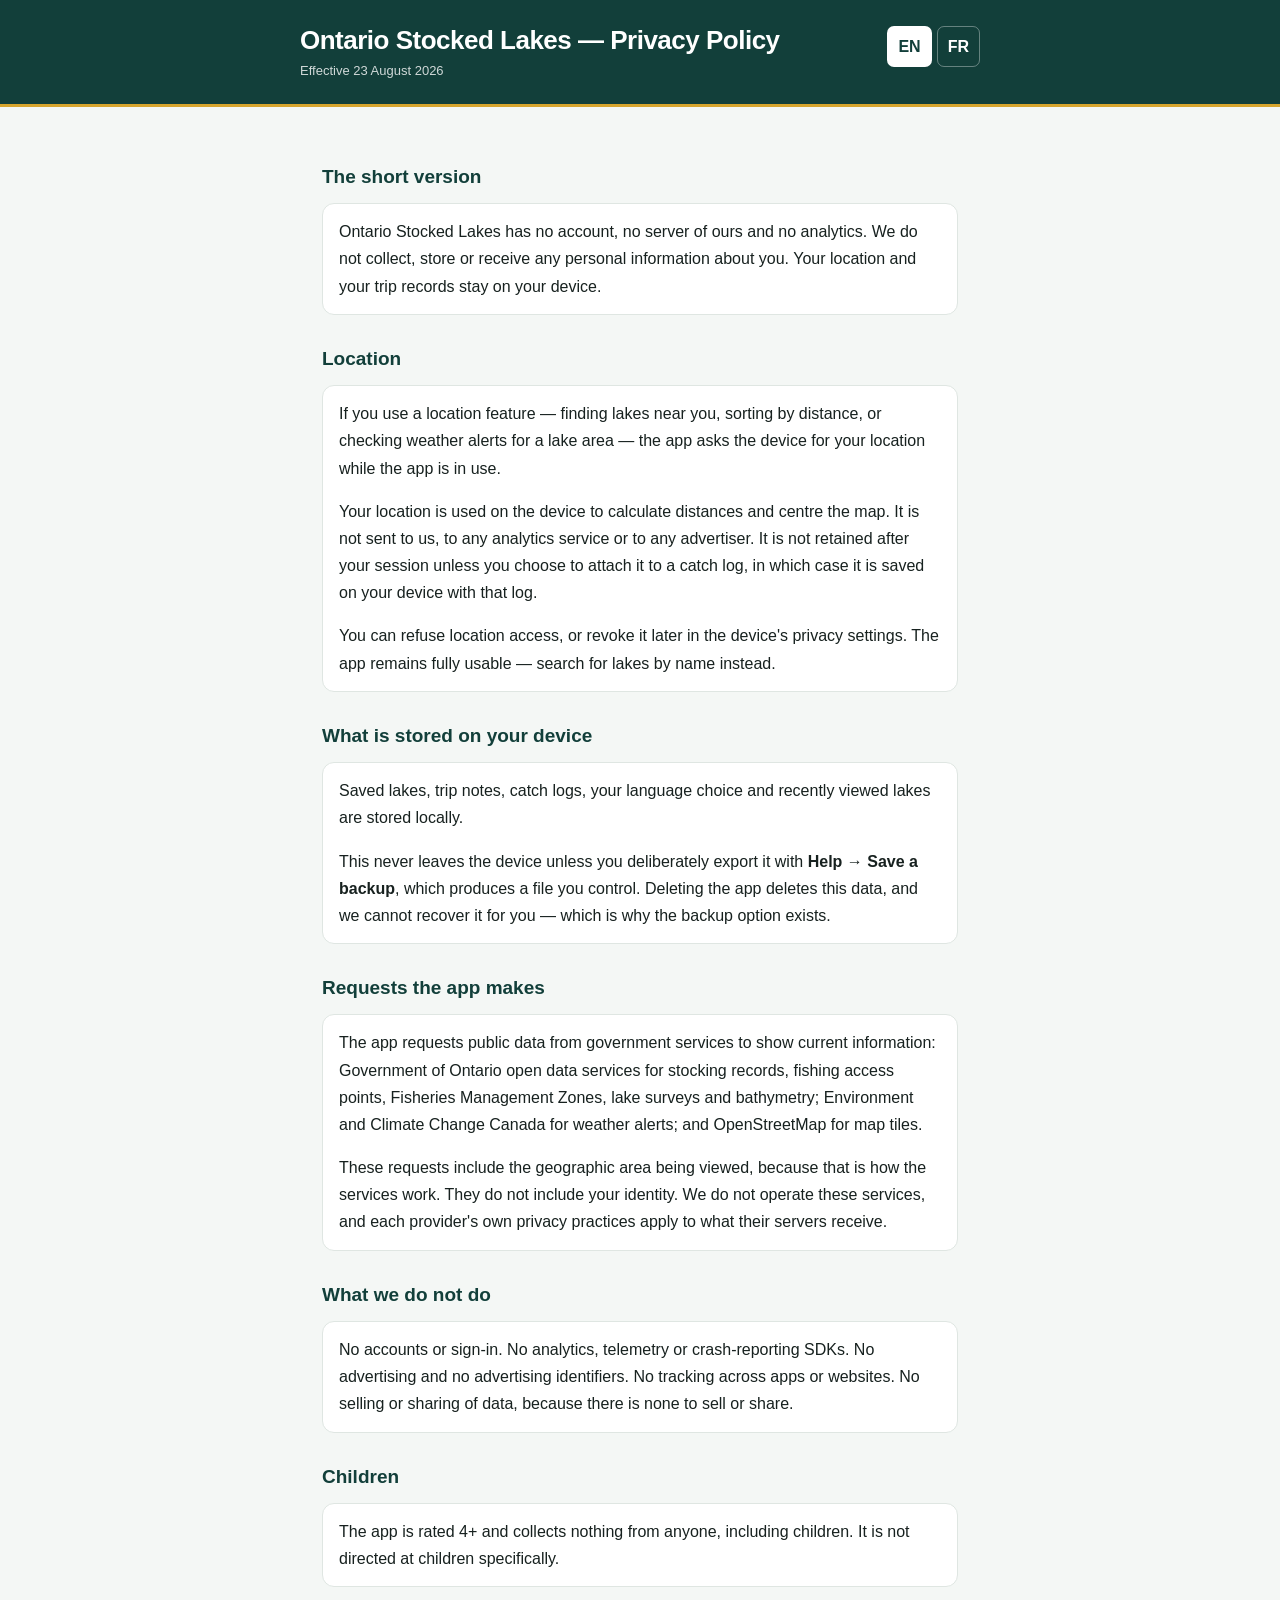
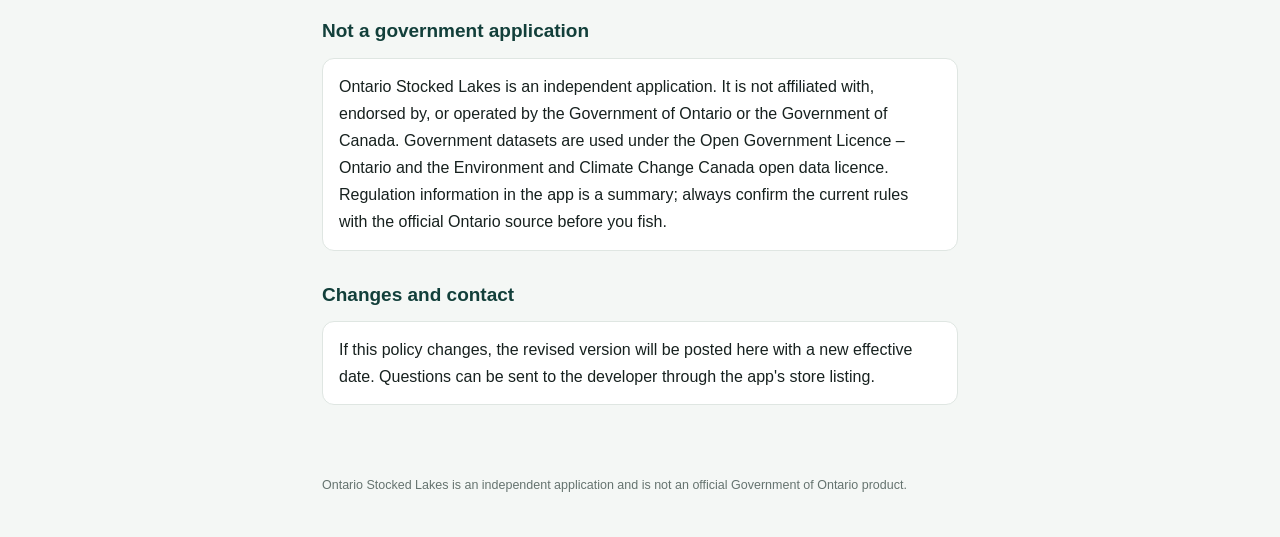
==== privacy.html @ ba78906f "Add files via upload" ====
<!DOCTYPE html>
<html lang="en">
<head>
<meta charset="utf-8">
<meta name="viewport" content="width=device-width, initial-scale=1">
<title>Privacy Policy — Ontario Stocked Lakes</title>
<meta name="description" content="Privacy policy for Ontario Stocked Lakes. No account, no analytics, no advertising; location is used on the device and trips are stored on the device.">
<link rel="apple-touch-icon" href="icons/apple-touch-icon.png">
<style>
  :root{--green:#123f3a;--green2:#1e5b53;--bg:#f4f7f5;--card:#fff;--gold:#d7a52d;--ink:#17211f;--muted:#65736f;--line:#dfe6e2}
  *{box-sizing:border-box}
  body{margin:0;background:var(--bg);color:var(--ink);font-family:-apple-system,BlinkMacSystemFont,"Segoe UI",sans-serif;line-height:1.7;font-size:16px}
  header{background:var(--green);color:#fff;padding:calc(26px + env(safe-area-inset-top)) 22px 22px;border-bottom:3px solid var(--gold)}
  header .inner,main,footer{max-width:680px;margin:0 auto}
  .top{display:flex;align-items:flex-start;justify-content:space-between;gap:16px}
  h1{font-size:26px;margin:0 0 4px;line-height:1.15;letter-spacing:-.5px}
  header p{margin:0;font-size:13px;opacity:.8}
  .lang{display:flex;gap:5px;flex:0 0 auto}
  .lang button{border:1px solid rgba(255,255,255,.35);border-radius:7px;background:transparent;color:#fff;padding:6px 10px;font-weight:700;cursor:pointer;font:inherit;font-weight:700}
  .lang button[aria-pressed="true"]{background:#fff;color:var(--green)}
  main{padding:26px 22px 60px}
  h2{font-size:19px;color:var(--green);margin:28px 0 8px}
  .card{background:var(--card);border:1px solid var(--line);border-radius:12px;padding:14px 16px;margin:10px 0}
  .card p:first-child{margin-top:0}.card p:last-child{margin-bottom:0}
  footer{padding:0 22px 40px;font-size:12.5px;color:var(--muted)}
  a{color:var(--green)}
  [hidden]{display:none!important}
  :focus-visible{outline:3px solid var(--gold);outline-offset:2px}
</style>
</head>
<body>
<header><div class="inner"><div class="top">
  <div>
    <h1 id="title-en">Ontario Stocked Lakes — Privacy Policy</h1>
    <h1 id="title-fr" hidden>Ontario Stocked Lakes — Politique de confidentialité</h1>
    <p id="date-en">Effective 23 August 2026</p>
    <p id="date-fr" hidden>En vigueur le 23 août 2026</p>
  </div>
  <div class="lang" role="group" aria-label="Language / Langue">
    <button id="enBtn" type="button">EN</button>
    <button id="frBtn" type="button">FR</button>
  </div>
</div></div></header>

<main>
<section id="en">
  <h2>The short version</h2>
  <div class="card">Ontario Stocked Lakes has no account, no server of ours and no analytics. We do not collect, store or receive any personal information about you. Your location and your trip records stay on your device.</div>

  <h2>Location</h2>
  <div class="card"><p>If you use a location feature — finding lakes near you, sorting by distance, or checking weather alerts for a lake area — the app asks the device for your location while the app is in use.</p><p>Your location is used on the device to calculate distances and centre the map. It is not sent to us, to any analytics service or to any advertiser. It is not retained after your session unless you choose to attach it to a catch log, in which case it is saved on your device with that log.</p><p>You can refuse location access, or revoke it later in the device's privacy settings. The app remains fully usable — search for lakes by name instead.</p></div>

  <h2>What is stored on your device</h2>
  <div class="card"><p>Saved lakes, trip notes, catch logs, your language choice and recently viewed lakes are stored locally.</p><p>This never leaves the device unless you deliberately export it with <b>Help → Save a backup</b>, which produces a file you control. Deleting the app deletes this data, and we cannot recover it for you — which is why the backup option exists.</p></div>

  <h2>Requests the app makes</h2>
  <div class="card"><p>The app requests public data from government services to show current information: Government of Ontario open data services for stocking records, fishing access points, Fisheries Management Zones, lake surveys and bathymetry; Environment and Climate Change Canada for weather alerts; and OpenStreetMap for map tiles.</p><p>These requests include the geographic area being viewed, because that is how the services work. They do not include your identity. We do not operate these services, and each provider's own privacy practices apply to what their servers receive.</p></div>

  <h2>What we do not do</h2>
  <div class="card">No accounts or sign-in. No analytics, telemetry or crash-reporting SDKs. No advertising and no advertising identifiers. No tracking across apps or websites. No selling or sharing of data, because there is none to sell or share.</div>

  <h2>Children</h2>
  <div class="card">The app is rated 4+ and collects nothing from anyone, including children. It is not directed at children specifically.</div>

  <h2>Not a government application</h2>
  <div class="card">Ontario Stocked Lakes is an independent application. It is not affiliated with, endorsed by, or operated by the Government of Ontario or the Government of Canada. Government datasets are used under the Open Government Licence – Ontario and the Environment and Climate Change Canada open data licence. Regulation information in the app is a summary; always confirm the current rules with the official Ontario source before you fish.</div>

  <h2>Changes and contact</h2>
  <div class="card">If this policy changes, the revised version will be posted here with a new effective date. Questions can be sent to the developer through the app's store listing.</div>
</section>

<section id="fr" hidden>
  <h2>En bref</h2>
  <div class="card">Ontario Stocked Lakes n'exige aucun compte, n'utilise aucun serveur nous appartenant et ne contient aucune analytique. Nous ne recueillons, ne conservons ni ne recevons aucun renseignement personnel vous concernant. Votre position et vos sorties demeurent sur votre appareil.</div>

  <h2>Position</h2>
  <div class="card"><p>Si vous utilisez une fonction géolocalisée — trouver des lacs près de vous, trier par distance ou consulter les alertes météo du secteur d'un lac — l'application demande votre position à l'appareil pendant que l'application est utilisée.</p><p>Votre position sert sur l'appareil à calculer les distances et à centrer la carte. Elle n'est transmise ni à nous, ni à un service d'analytique, ni à un annonceur. Elle n'est pas conservée après la session, sauf si vous choisissez de l'associer à une prise, auquel cas elle est enregistrée sur votre appareil avec celle-ci.</p><p>Vous pouvez refuser l'accès à la position ou le révoquer plus tard dans les réglages de confidentialité de l'appareil. L'application demeure pleinement utilisable : recherchez plutôt un lac par son nom.</p></div>

  <h2>Ce qui est conservé sur votre appareil</h2>
  <div class="card"><p>Les lacs enregistrés, les notes de sortie, les prises, votre choix de langue et les lacs consultés récemment sont conservés localement.</p><p>Ces données ne quittent jamais l'appareil, sauf si vous les exportez volontairement au moyen de <b>Aide → Enregistrer une copie</b>, ce qui produit un fichier que vous contrôlez. La suppression de l'application supprime ces données et nous ne pouvons pas les récupérer pour vous — d'où l'existence de la sauvegarde.</p></div>

  <h2>Requêtes effectuées par l'application</h2>
  <div class="card"><p>L'application demande des données publiques à des services gouvernementaux afin d'afficher de l'information à jour : services de données ouvertes du gouvernement de l'Ontario pour les ensemencements, les points d'accès à la pêche, les zones de gestion des pêches, les relevés de lacs et la bathymétrie; Environnement et Changement climatique Canada pour les alertes météo; OpenStreetMap pour les tuiles cartographiques.</p><p>Ces requêtes comprennent le secteur géographique affiché, car c'est ainsi que fonctionnent ces services. Elles ne comprennent pas votre identité. Nous n'exploitons pas ces services, et les pratiques de confidentialité de chaque fournisseur s'appliquent à ce que ses serveurs reçoivent.</p></div>

  <h2>Ce que nous ne faisons pas</h2>
  <div class="card">Aucun compte ni ouverture de session. Aucun SDK d'analytique, de télémétrie ou de rapport de plantage. Aucune publicité ni identifiant publicitaire. Aucun suivi entre applications ou sites Web. Aucune vente ni communication de données, puisqu'il n'y en a aucune à vendre ou à communiquer.</div>

  <h2>Enfants</h2>
  <div class="card">L'application est classée 4+ et ne recueille rien de quiconque, y compris des enfants. Elle ne s'adresse pas spécifiquement aux enfants.</div>

  <h2>Ce n'est pas une application gouvernementale</h2>
  <div class="card">Ontario Stocked Lakes est une application indépendante. Elle n'est ni affiliée au gouvernement de l'Ontario ou du Canada, ni approuvée ou exploitée par ceux-ci. Les jeux de données gouvernementaux sont utilisés en vertu de la Licence du gouvernement ouvert – Ontario et de la licence de données ouvertes d'Environnement et Changement climatique Canada. L'information réglementaire de l'application est un résumé; vérifiez toujours les règles en vigueur auprès de la source officielle de l'Ontario avant de pêcher.</div>

  <h2>Modifications et contact</h2>
  <div class="card">Si la présente politique est modifiée, une version révisée sera publiée ici avec une nouvelle date d'entrée en vigueur. Les questions peuvent être transmises au développeur par l'intermédiaire de la fiche de l'application.</div>
</section>
</main>

<footer id="foot-en">Ontario Stocked Lakes is an independent application and is not an official Government of Ontario product.</footer>
<footer id="foot-fr" hidden>Ontario Stocked Lakes est une application indépendante et n'est pas un produit officiel du gouvernement de l'Ontario.</footer>

<script src="privacy.js"></script>
</body>
</html>
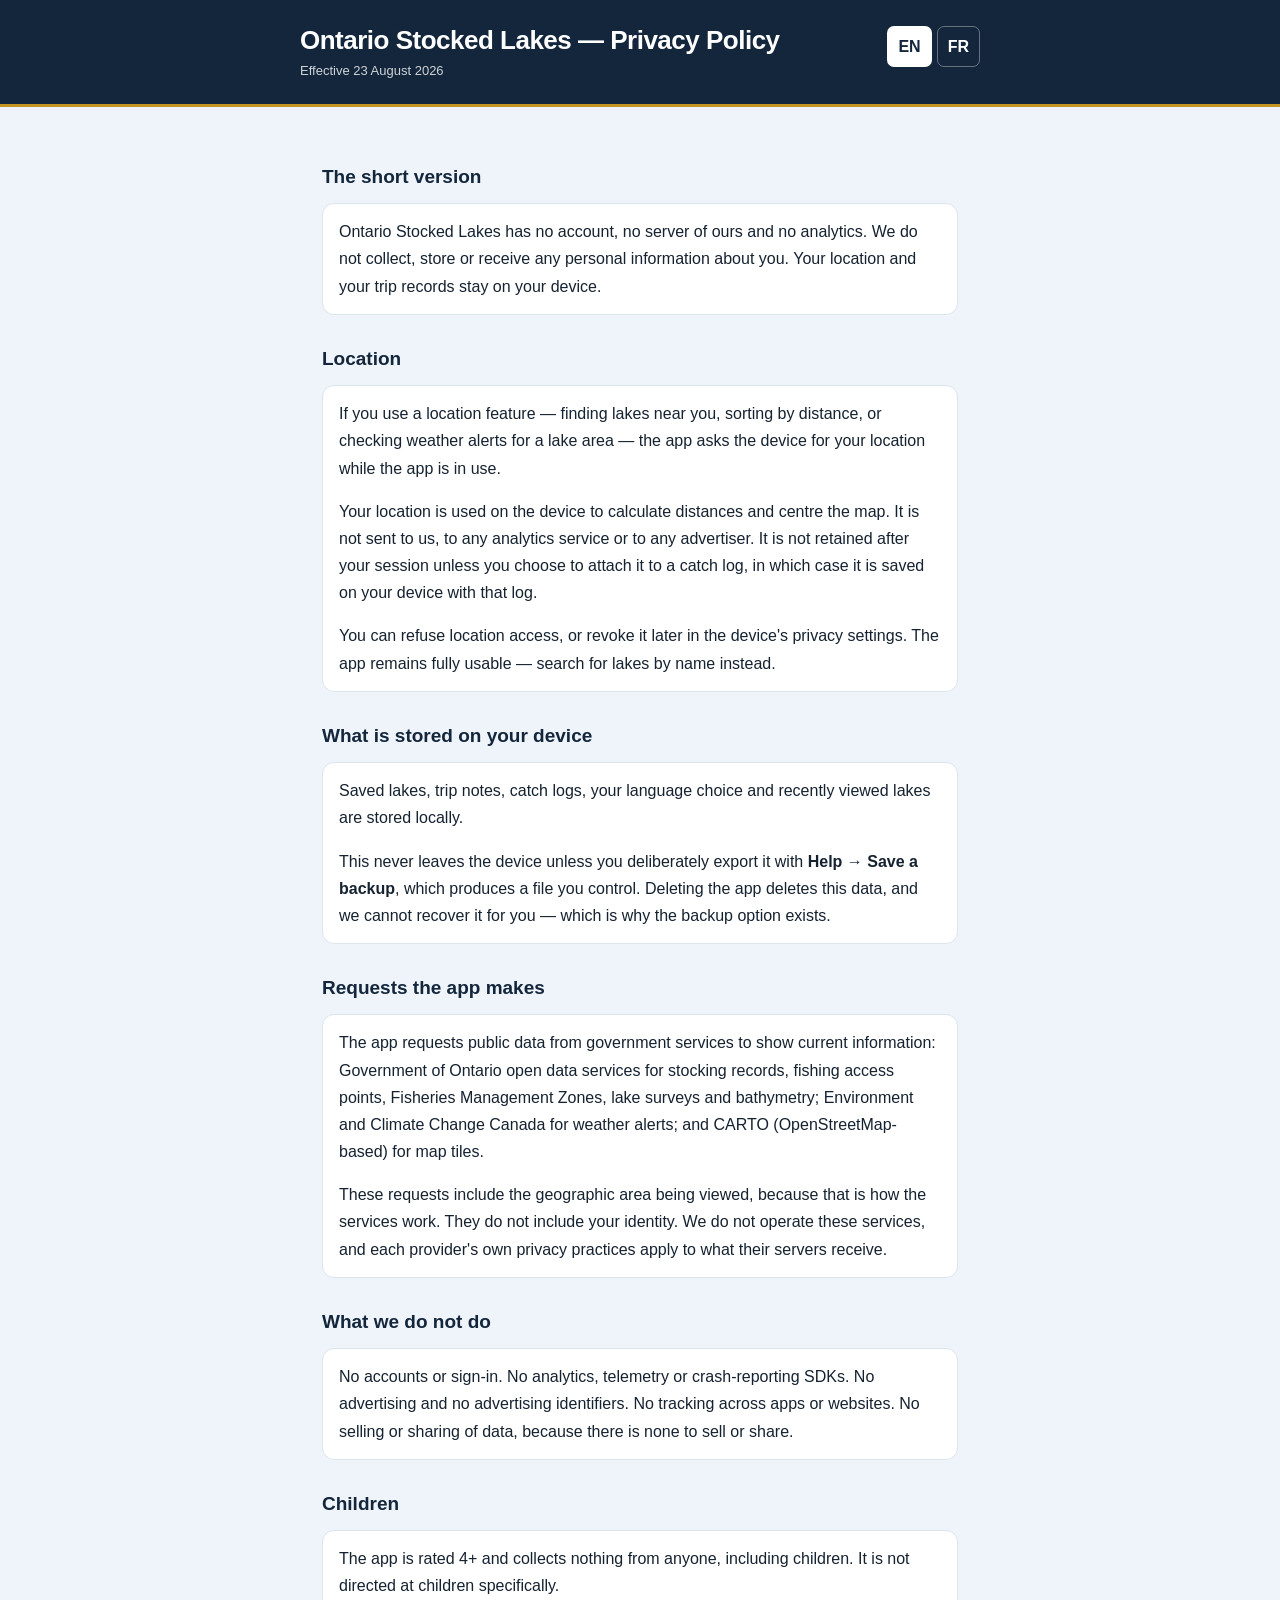
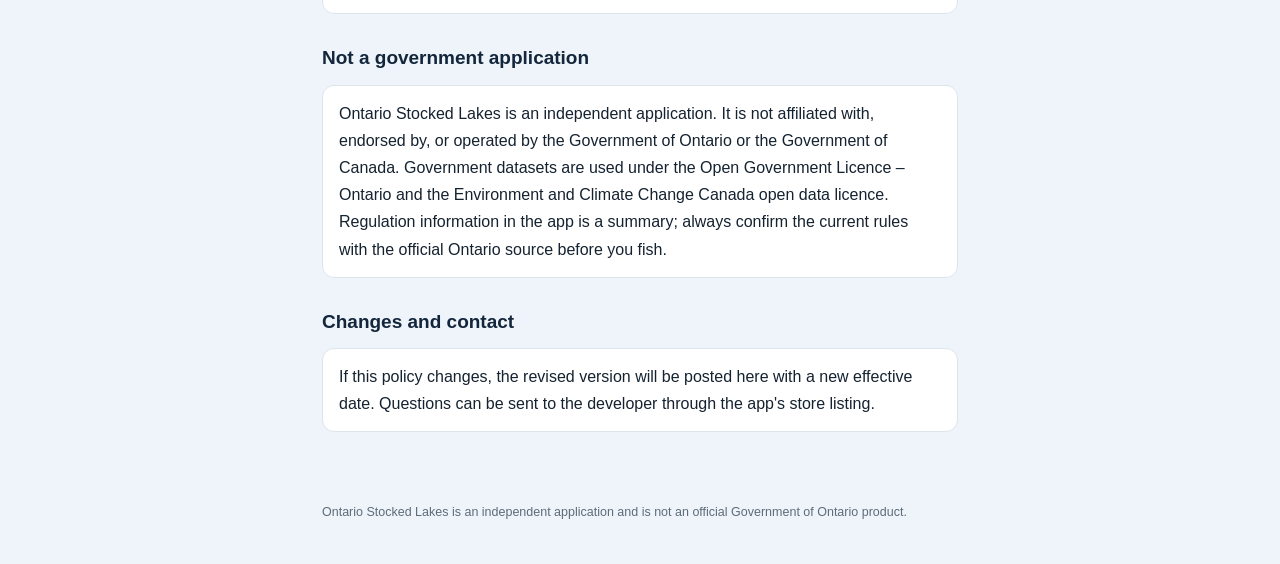
==== commit 2b6de07e: "Add files via upload" ====
--- a/privacy.html
+++ b/privacy.html
@@ -7,7 +7,7 @@
 <meta name="description" content="Privacy policy for Ontario Stocked Lakes. No account, no analytics, no advertising; location is used on the device and trips are stored on the device.">
 <link rel="apple-touch-icon" href="icons/apple-touch-icon.png">
 <style>
-  :root{--green:#123f3a;--green2:#1e5b53;--bg:#f4f7f5;--card:#fff;--gold:#d7a52d;--ink:#17211f;--muted:#65736f;--line:#dfe6e2}
+  :root{--green:#13263C;--green2:#1D3A57;--bg:#EEF4F9;--card:#fff;--gold:#C4941F;--ink:#152230;--muted:#5D6B7A;--line:#DCE5EC}
   *{box-sizing:border-box}
   body{margin:0;background:var(--bg);color:var(--ink);font-family:-apple-system,BlinkMacSystemFont,"Segoe UI",sans-serif;line-height:1.7;font-size:16px}
   header{background:var(--green);color:#fff;padding:calc(26px + env(safe-area-inset-top)) 22px 22px;border-bottom:3px solid var(--gold)}
@@ -54,7 +54,7 @@
   <div class="card"><p>Saved lakes, trip notes, catch logs, your language choice and recently viewed lakes are stored locally.</p><p>This never leaves the device unless you deliberately export it with <b>Help → Save a backup</b>, which produces a file you control. Deleting the app deletes this data, and we cannot recover it for you — which is why the backup option exists.</p></div>
 
   <h2>Requests the app makes</h2>
-  <div class="card"><p>The app requests public data from government services to show current information: Government of Ontario open data services for stocking records, fishing access points, Fisheries Management Zones, lake surveys and bathymetry; Environment and Climate Change Canada for weather alerts; and OpenStreetMap for map tiles.</p><p>These requests include the geographic area being viewed, because that is how the services work. They do not include your identity. We do not operate these services, and each provider's own privacy practices apply to what their servers receive.</p></div>
+  <div class="card"><p>The app requests public data from government services to show current information: Government of Ontario open data services for stocking records, fishing access points, Fisheries Management Zones, lake surveys and bathymetry; Environment and Climate Change Canada for weather alerts; and CARTO (OpenStreetMap-based) for map tiles.</p><p>These requests include the geographic area being viewed, because that is how the services work. They do not include your identity. We do not operate these services, and each provider's own privacy practices apply to what their servers receive.</p></div>
 
   <h2>What we do not do</h2>
   <div class="card">No accounts or sign-in. No analytics, telemetry or crash-reporting SDKs. No advertising and no advertising identifiers. No tracking across apps or websites. No selling or sharing of data, because there is none to sell or share.</div>
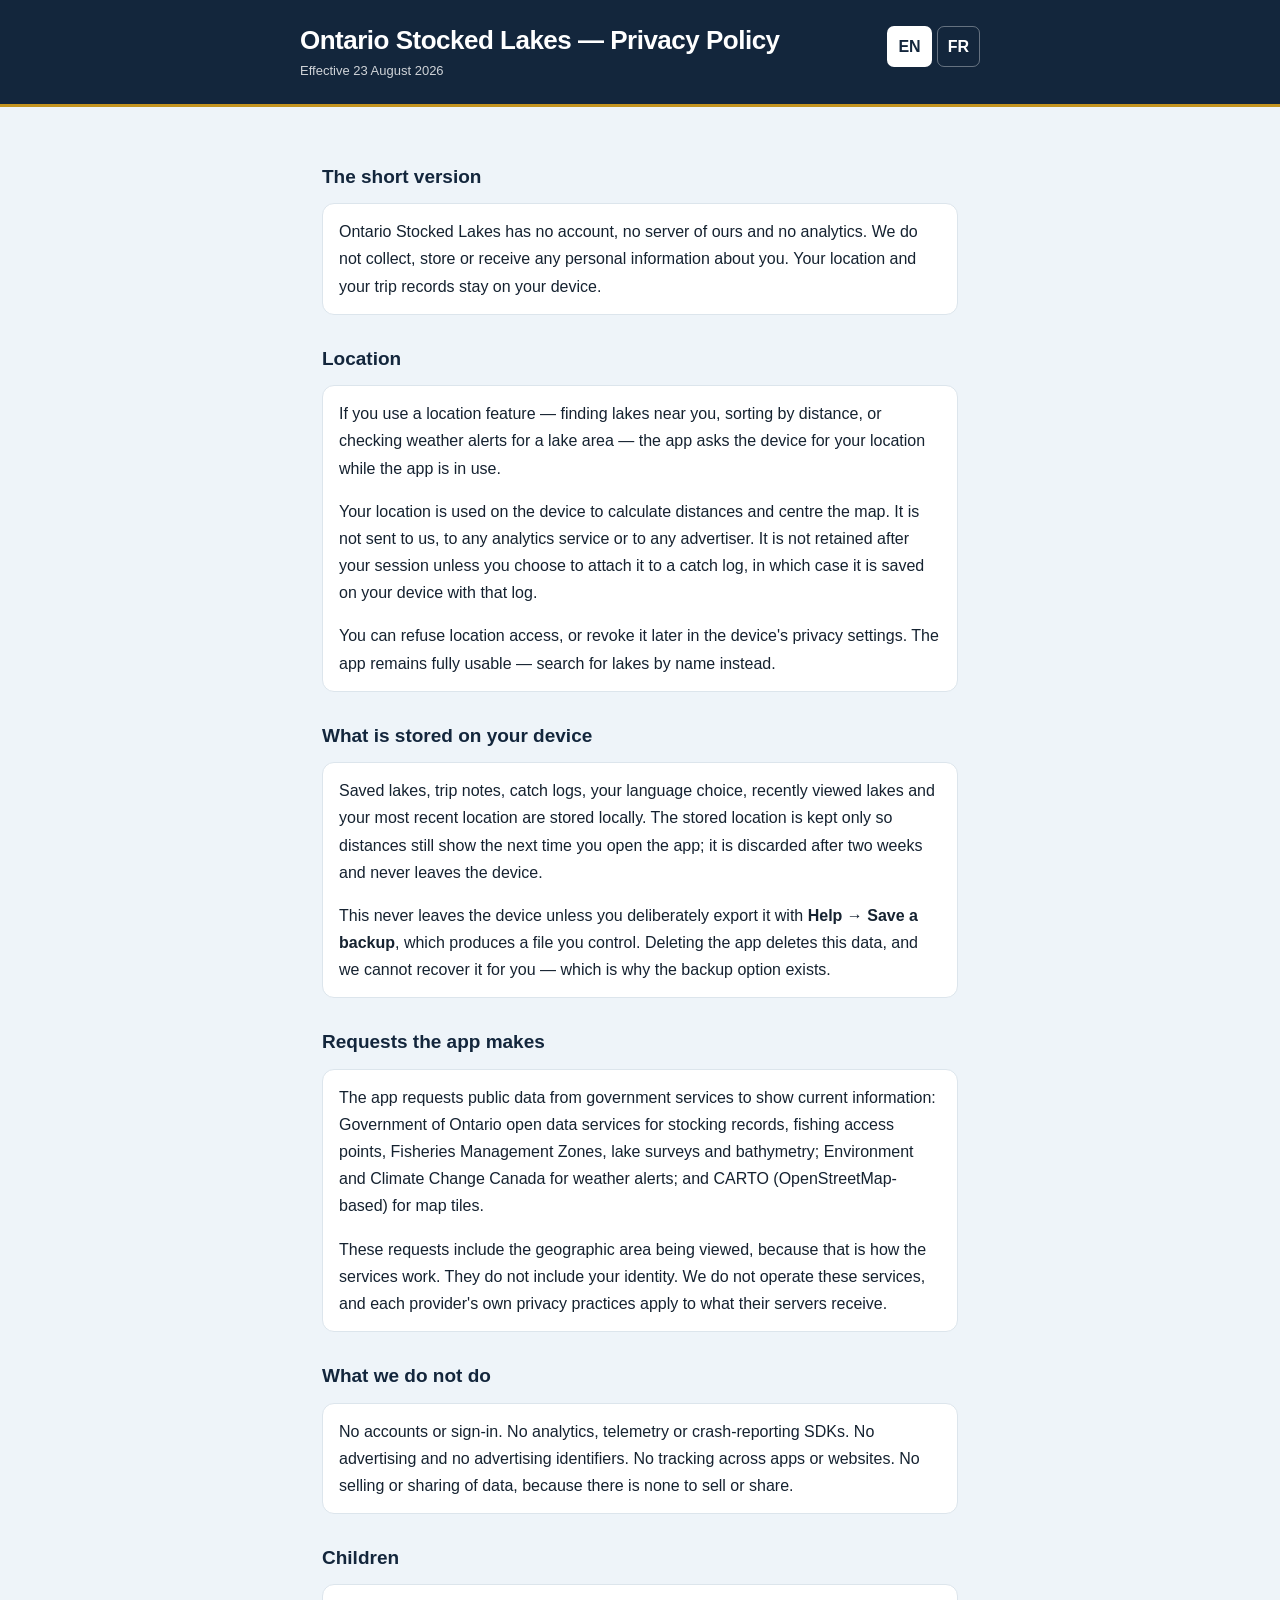
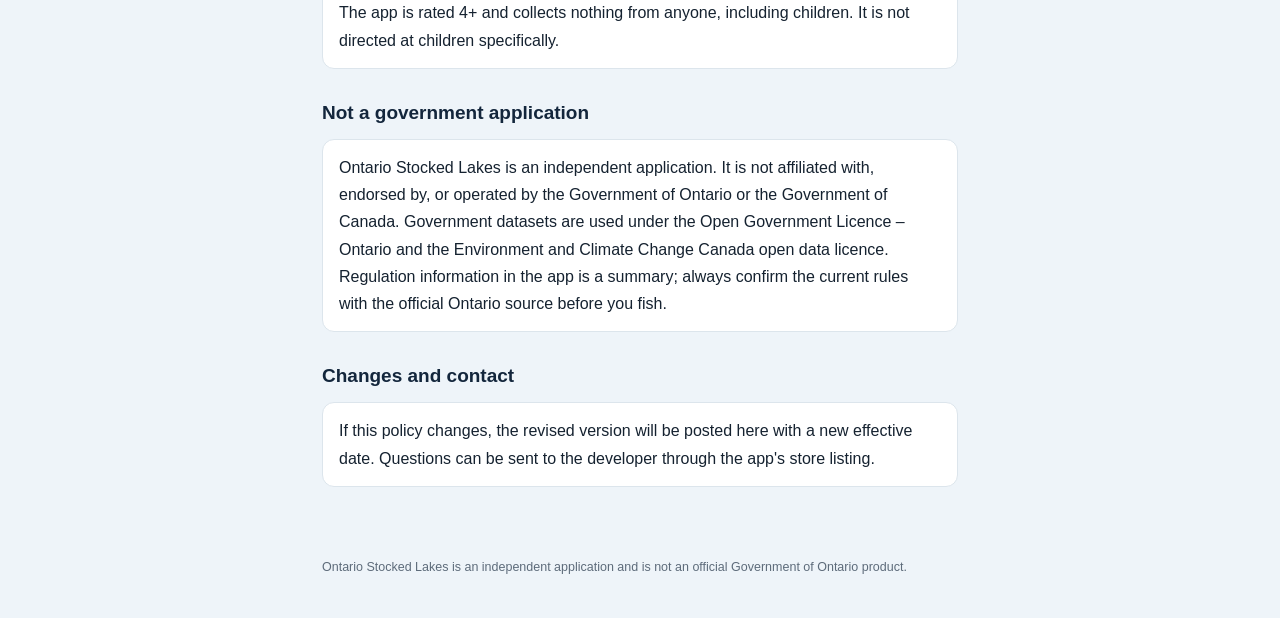
==== commit 775c7ce1: "Add files via upload" ====
--- a/privacy.html
+++ b/privacy.html
@@ -51,7 +51,7 @@
   <div class="card"><p>If you use a location feature — finding lakes near you, sorting by distance, or checking weather alerts for a lake area — the app asks the device for your location while the app is in use.</p><p>Your location is used on the device to calculate distances and centre the map. It is not sent to us, to any analytics service or to any advertiser. It is not retained after your session unless you choose to attach it to a catch log, in which case it is saved on your device with that log.</p><p>You can refuse location access, or revoke it later in the device's privacy settings. The app remains fully usable — search for lakes by name instead.</p></div>
 
   <h2>What is stored on your device</h2>
-  <div class="card"><p>Saved lakes, trip notes, catch logs, your language choice and recently viewed lakes are stored locally.</p><p>This never leaves the device unless you deliberately export it with <b>Help → Save a backup</b>, which produces a file you control. Deleting the app deletes this data, and we cannot recover it for you — which is why the backup option exists.</p></div>
+  <div class="card"><p>Saved lakes, trip notes, catch logs, your language choice, recently viewed lakes and your most recent location are stored locally. The stored location is kept only so distances still show the next time you open the app; it is discarded after two weeks and never leaves the device.</p><p>This never leaves the device unless you deliberately export it with <b>Help → Save a backup</b>, which produces a file you control. Deleting the app deletes this data, and we cannot recover it for you — which is why the backup option exists.</p></div>
 
   <h2>Requests the app makes</h2>
   <div class="card"><p>The app requests public data from government services to show current information: Government of Ontario open data services for stocking records, fishing access points, Fisheries Management Zones, lake surveys and bathymetry; Environment and Climate Change Canada for weather alerts; and CARTO (OpenStreetMap-based) for map tiles.</p><p>These requests include the geographic area being viewed, because that is how the services work. They do not include your identity. We do not operate these services, and each provider's own privacy practices apply to what their servers receive.</p></div>
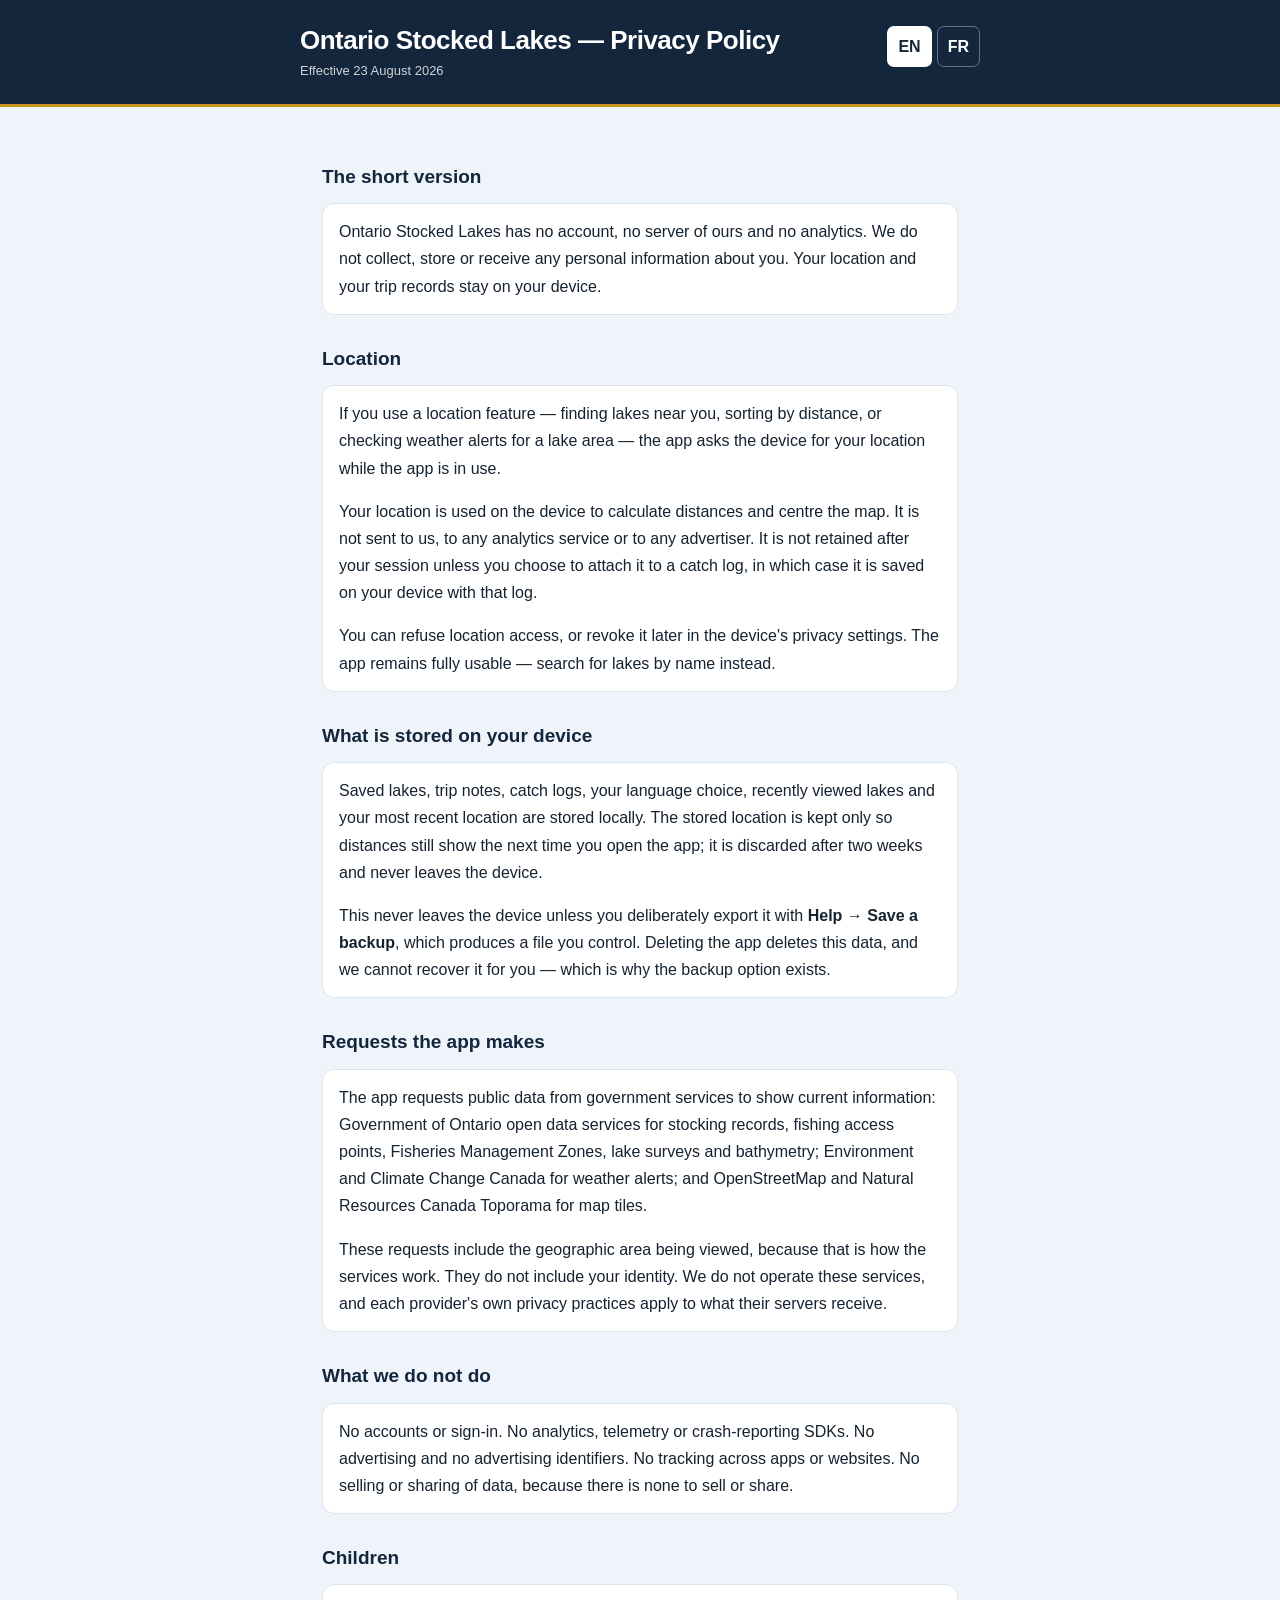
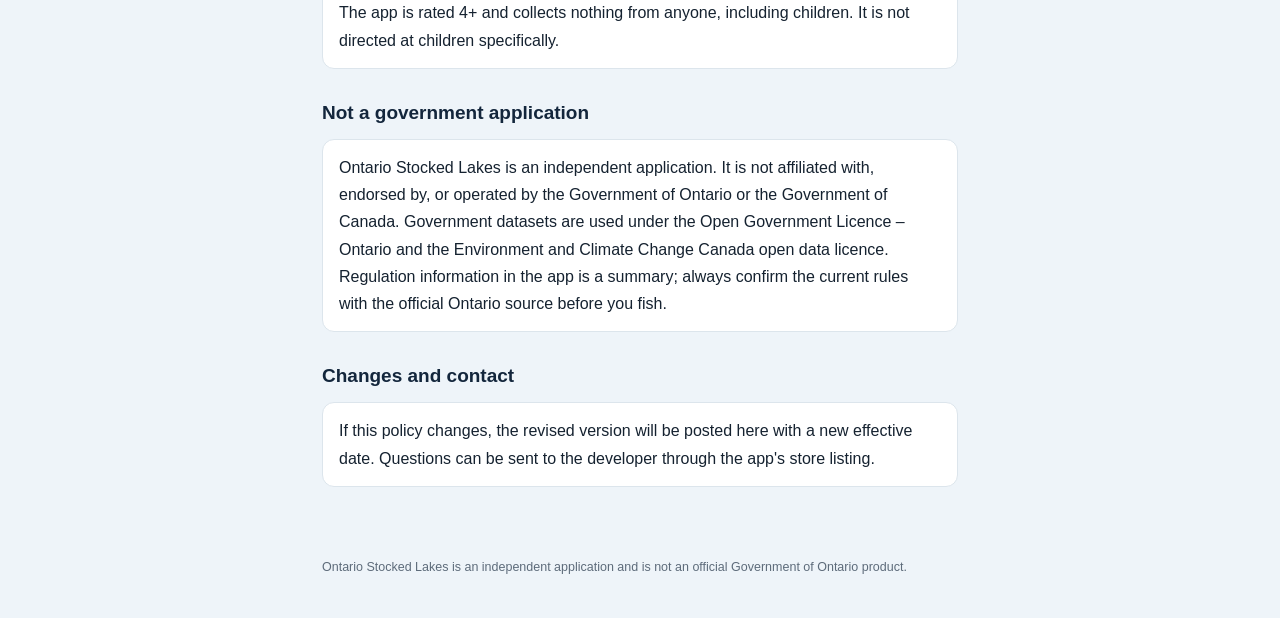
==== commit ff27f147: "Add files via upload" ====
--- a/privacy.html
+++ b/privacy.html
@@ -54,7 +54,7 @@
   <div class="card"><p>Saved lakes, trip notes, catch logs, your language choice, recently viewed lakes and your most recent location are stored locally. The stored location is kept only so distances still show the next time you open the app; it is discarded after two weeks and never leaves the device.</p><p>This never leaves the device unless you deliberately export it with <b>Help → Save a backup</b>, which produces a file you control. Deleting the app deletes this data, and we cannot recover it for you — which is why the backup option exists.</p></div>
 
   <h2>Requests the app makes</h2>
-  <div class="card"><p>The app requests public data from government services to show current information: Government of Ontario open data services for stocking records, fishing access points, Fisheries Management Zones, lake surveys and bathymetry; Environment and Climate Change Canada for weather alerts; and CARTO (OpenStreetMap-based) for map tiles.</p><p>These requests include the geographic area being viewed, because that is how the services work. They do not include your identity. We do not operate these services, and each provider's own privacy practices apply to what their servers receive.</p></div>
+  <div class="card"><p>The app requests public data from government services to show current information: Government of Ontario open data services for stocking records, fishing access points, Fisheries Management Zones, lake surveys and bathymetry; Environment and Climate Change Canada for weather alerts; and OpenStreetMap and Natural Resources Canada Toporama for map tiles.</p><p>These requests include the geographic area being viewed, because that is how the services work. They do not include your identity. We do not operate these services, and each provider's own privacy practices apply to what their servers receive.</p></div>
 
   <h2>What we do not do</h2>
   <div class="card">No accounts or sign-in. No analytics, telemetry or crash-reporting SDKs. No advertising and no advertising identifiers. No tracking across apps or websites. No selling or sharing of data, because there is none to sell or share.</div>
@@ -80,7 +80,7 @@
   <div class="card"><p>Les lacs enregistrés, les notes de sortie, les prises, votre choix de langue et les lacs consultés récemment sont conservés localement.</p><p>Ces données ne quittent jamais l'appareil, sauf si vous les exportez volontairement au moyen de <b>Aide → Enregistrer une copie</b>, ce qui produit un fichier que vous contrôlez. La suppression de l'application supprime ces données et nous ne pouvons pas les récupérer pour vous — d'où l'existence de la sauvegarde.</p></div>
 
   <h2>Requêtes effectuées par l'application</h2>
-  <div class="card"><p>L'application demande des données publiques à des services gouvernementaux afin d'afficher de l'information à jour : services de données ouvertes du gouvernement de l'Ontario pour les ensemencements, les points d'accès à la pêche, les zones de gestion des pêches, les relevés de lacs et la bathymétrie; Environnement et Changement climatique Canada pour les alertes météo; OpenStreetMap pour les tuiles cartographiques.</p><p>Ces requêtes comprennent le secteur géographique affiché, car c'est ainsi que fonctionnent ces services. Elles ne comprennent pas votre identité. Nous n'exploitons pas ces services, et les pratiques de confidentialité de chaque fournisseur s'appliquent à ce que ses serveurs reçoivent.</p></div>
+  <div class="card"><p>L'application demande des données publiques à des services gouvernementaux afin d'afficher de l'information à jour : services de données ouvertes du gouvernement de l'Ontario pour les ensemencements, les points d'accès à la pêche, les zones de gestion des pêches, les relevés de lacs et la bathymétrie; Environnement et Changement climatique Canada pour les alertes météo; OpenStreetMap et Toporama de Ressources naturelles Canada pour les tuiles cartographiques.</p><p>Ces requêtes comprennent le secteur géographique affiché, car c'est ainsi que fonctionnent ces services. Elles ne comprennent pas votre identité. Nous n'exploitons pas ces services, et les pratiques de confidentialité de chaque fournisseur s'appliquent à ce que ses serveurs reçoivent.</p></div>
 
   <h2>Ce que nous ne faisons pas</h2>
   <div class="card">Aucun compte ni ouverture de session. Aucun SDK d'analytique, de télémétrie ou de rapport de plantage. Aucune publicité ni identifiant publicitaire. Aucun suivi entre applications ou sites Web. Aucune vente ni communication de données, puisqu'il n'y en a aucune à vendre ou à communiquer.</div>
